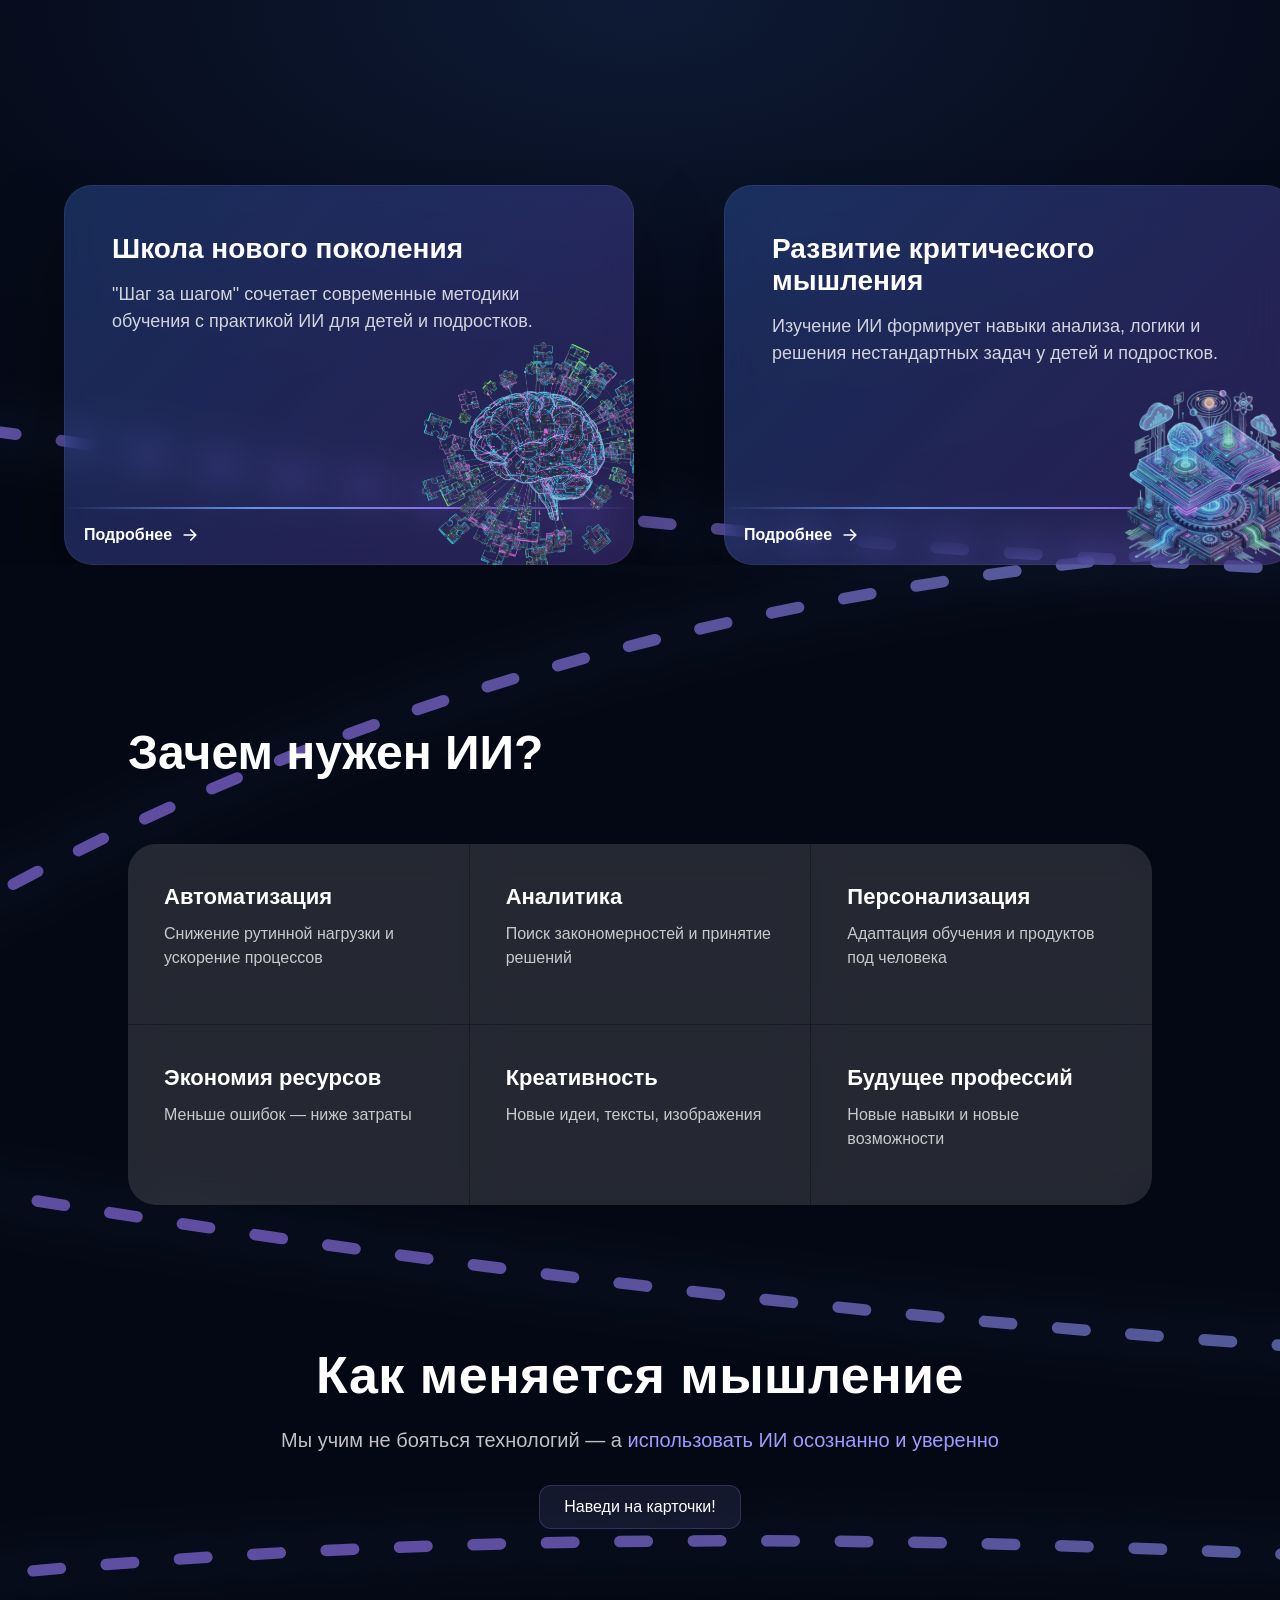
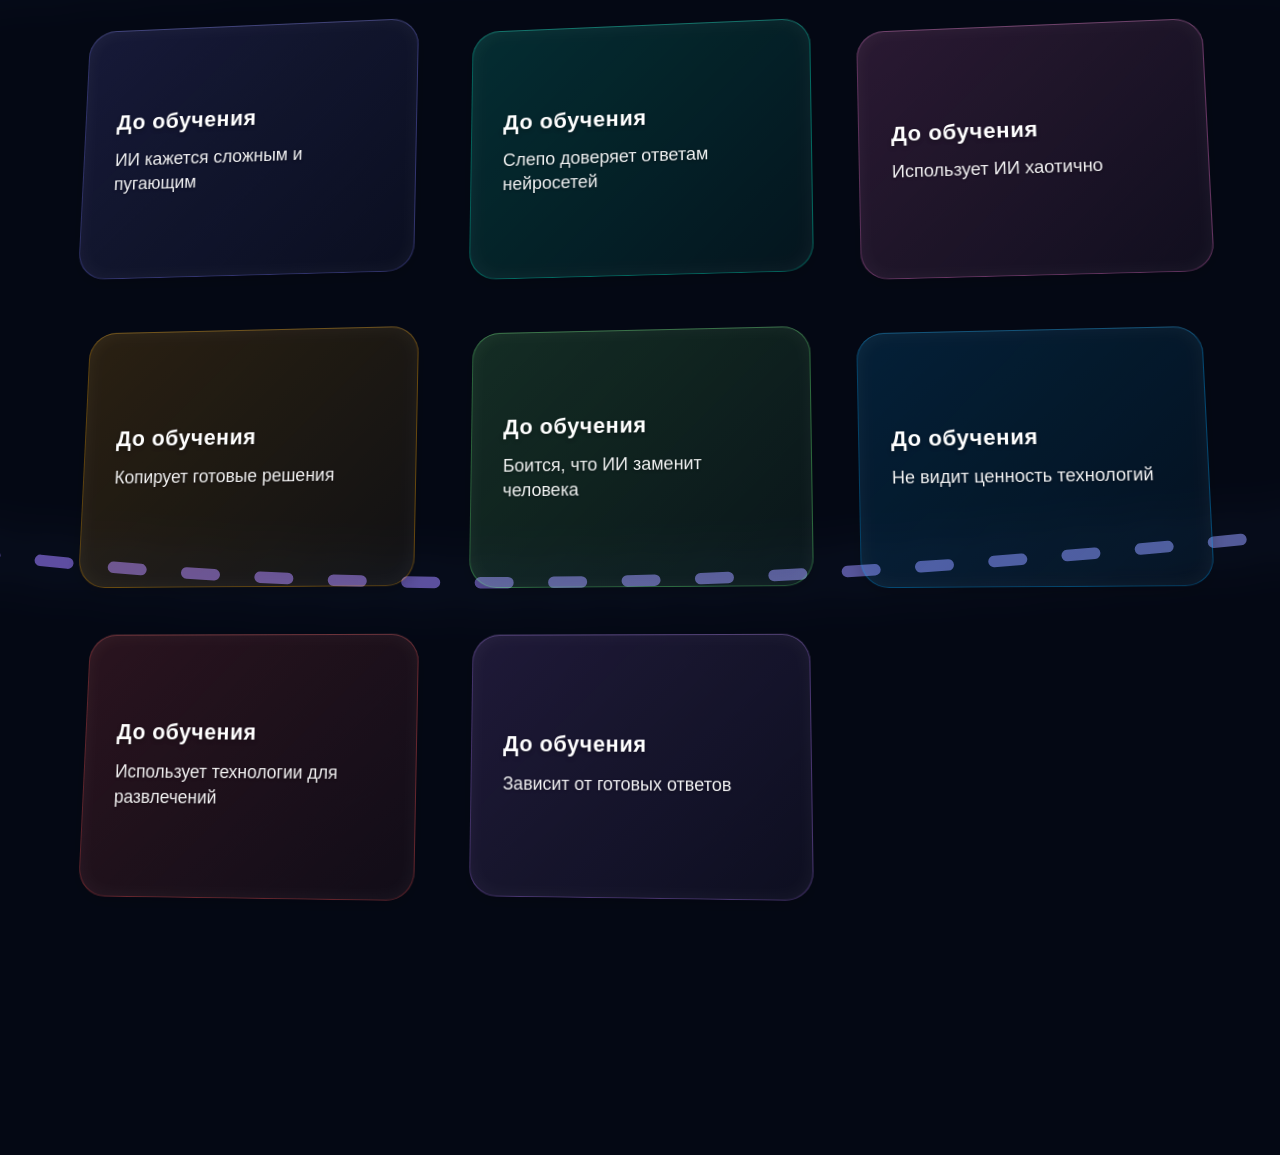
==== demo/step-by-step.html @ 8436e23a "bag fix demo section (change on iframe)" ====
<!DOCTYPE html>
<html lang="ru">
<head>
    <meta charset="UTF-8">

    <link rel="stylesheet" href="static/css/step_by_step_demo.css">
    <link rel="stylesheet" href="static/css/ai-tools-section.css">
    <link rel="stylesheet" href="static/css/base.css">
    <link rel="stylesheet" href="static/css/cards-3d-wrapper.css">
    <link rel="stylesheet" href="static/css/projects.css">
    <link rel="stylesheet" href="static/css/style.css">
</head>

<body>

    <!-- твоя секция -->
    <section class="advantages">
    
                                    <svg class="neural-bg" viewBox="0 0 1600 600" preserveAspectRatio="xMidYMid slice">
                                        <defs>
                                            <linearGradient id="neuralGradient" x1="0%" y1="0%" x2="100%" y2="0%">
                                                <stop offset="0%" stop-color="#6ea8ff" />
                                                <stop offset="50%" stop-color="#9b7bff" />
                                                <stop offset="100%" stop-color="#4fd1c5" />
                                            </linearGradient>
                                        </defs>
                                    
                                        <g class="neural-flow">
                                            <path d="M1600 120 C1300 180 950 30 650 200 350 280 50 180 -180 240" /> 
                                            <path d="M1600 280 C1150 320 850 300 550 240 250 180 30 300 -180 320" /> 
                                            <path d="M1600 450 C1200 380 900 520 600 460 300 400 0 500 -200 520" />
                                            <path d="M1600 200 C1250 100 1000 150 700 100 400 50 100 120 -100 100" />
                                            <path d="M1600 350 C1300 400 950 300 600 350 300 400 100 330 -100 360" />
                                        </g>
                                    </svg>

                                    <!-- СЛАЙДЕР -->
                                <div class="advantages-slider animate" id="advantagesSlider">
                                    <!-- slide1 -->
                                    <div class="adv-card slide1 active">
                                        <div class="adv-content">
                                            <h3>Школа нового поколения</h3>
                                            <p>"Шаг за шагом" сочетает современные методики обучения с практикой ИИ для детей и подростков.</p>
                                        </div>
                                        <!-- Добавляем элемент для иконки -->
                                        <div class="adv-icon slide1"></div>
                                        <a href="#" class="adv-link">
                                            Подробнее
                                            <svg width="20" height="20" viewBox="0 0 24 24" fill="none" xmlns="http://www.w3.org/2000/svg">
                                                <path d="M5 12H19M19 12L13 6M19 12L13 18" stroke="currentColor" stroke-width="2" stroke-linecap="round" stroke-linejoin="round"/>
                                            </svg>
                                        </a>
                                        <span class="adv-line"></span>
                                    </div>
                                    
                                    <!-- slide2 -->
                                    <div class="adv-card slide2">
                                        <div class="adv-content">
                                            <h3>Развитие критического мышления</h3>
                                            <p>Изучение ИИ формирует навыки анализа, логики и решения нестандартных задач у детей и подростков.</p>
                                        </div>
                                        <!-- Добавляем элемент для иконки -->
                                        <div class="adv-icon slide2"></div>
                                        <a href="#" class="adv-link">
                                            Подробнее
                                            <svg width="20" height="20" viewBox="0 0 24 24" fill="none" xmlns="http://www.w3.org/2000/svg">
                                                <path d="M5 12H19M19 12L13 6M19 12L13 18" stroke="currentColor" stroke-width="2" stroke-linecap="round" stroke-linejoin="round"/>
                                            </svg>
                                        </a>
                                        <span class="adv-line"></span>
                                    </div>
                                    
                                    <!-- остальные слайды с таким же шаблоном -->
                                    <!-- slide3 -->
                                    <div class="adv-card slide3">
                                        <div class="adv-content">
                                            <h3>Индивидуальный подход</h3>
                                            <p>Программы адаптируются под возраст, уровень и интересы каждого ученика — каждый учится в своём темпе.</p>
                                        </div>
                                        <div class="adv-icon slide3"></div>
                                        <a href="#" class="adv-link">
                                            Подробнее
                                            <svg width="20" height="20" viewBox="0 0 24 24" fill="none" xmlns="http://www.w3.org/2000/svg">
                                                <path d="M5 12H19M19 12L13 6M19 12L13 18" stroke="currentColor" stroke-width="2" stroke-linecap="round" stroke-linejoin="round"/>
                                            </svg>
                                        </a>
                                        <span class="adv-line"></span>
                                    </div>
                                    
                                    <!-- slide4 -->
                                    <div class="adv-card slide4">
                                        <div class="adv-content">
                                            <h3>Практика в проектах</h3>
                                            <p>Студенты создают реальные проекты с использованием нейросетей, применяя знания сразу на практике.</p>
                                        </div>
                                        <div class="adv-icon slide4"></div>
                                        <a href="#" class="adv-link">
                                            Подробнее
                                            <svg width="20" height="20" viewBox="0 0 24 24" fill="none" xmlns="http://www.w3.org/2000/svg">
                                                <path d="M5 12H19M19 12L13 6M19 12L13 18" stroke="currentColor" stroke-width="2" stroke-linecap="round" stroke-linejoin="round"/>
                                            </svg>
                                        </a>
                                        <span class="adv-line"></span>
                                    </div>
                                    
                                    <!-- slide5 -->
                                    <div class="adv-card slide5">
                                        <div class="adv-content">
                                            <h3>Подготовка к будущему</h3>
                                            <p>70% студентов уже используют ИИ в учебе и личных проектах, осваивая востребованные навыки.</p>
                                        </div>
                                        <div class="adv-icon slide5"></div>
                                        <a href="#" class="adv-link">
                                            Подробнее
                                            <svg width="20" height="20" viewBox="0 0 24 24" fill="none" xmlns="http://www.w3.org/2000/svg">
                                                <path d="M5 12H19M19 12L13 6M19 12L13 18" stroke="currentColor" stroke-width="2" stroke-linecap="round" stroke-linejoin="round"/>
                                            </svg>
                                        </a>
                                        <span class="adv-line"></span>
                                    </div>
                                    
                                    <!-- slide6 -->
                                    <div class="adv-card slide6">
                                        <div class="adv-content">
                                            <h3>Разнообразие программ</h3>
                                            <p>Более 10 программ обучения — от основ нейросетей до продвинутых AI-проектов, с новыми курсами каждый год.</p>
                                        </div>
                                        <div class="adv-icon slide6"></div>
                                        <a href="#" class="adv-link">
                                            Подробнее
                                            <svg width="20" height="20" viewBox="0 0 24 24" fill="none" xmlns="http://www.w3.org/2000/svg">
                                                <path d="M5 12H19M19 12L13 6M19 12L13 18" stroke="currentColor" stroke-width="2" stroke-linecap="round" stroke-linejoin="round"/>
                                            </svg>
                                        </a>
                                        <span class="adv-line"></span>
                                    </div>
                                    
                                    <!-- slide7 -->
                                    <div class="adv-card slide7">
                                        <div class="adv-content">
                                            <h3>Интересно каждому</h3>
                                            <p>Наши курсы подходят детям и взрослым, делая изучение ИИ понятным, увлекательным и безопасным.</p>
                                        </div>
                                        <div class="adv-icon slide7"></div>
                                        <a href="#" class="adv-link">
                                            Подробнее
                                            <svg width="20" height="20" viewBox="0 0 24 24" fill="none" xmlns="http://www.w3.org/2000/svg">
                                                <path d="M5 12H19M19 12L13 6M19 12L13 18" stroke="currentColor" stroke-width="2" stroke-linecap="round" stroke-linejoin="round"/>
                                            </svg>
                                        </a>
                                        <span class="adv-line"></span>
                                    </div>
                                </div>
                                    
                                    
                                    

                                    <!-- ИНФО-БЛОК -->
                                    <div class="advantages-info">
                                        <h2>Зачем нужен ИИ?</h2>

                                        <div class="ai-grid">
                                            <div class="ai-cell blue">
                                                <h3>Автоматизация</h3>
                                                <p>Снижение рутинной нагрузки и ускорение процессов</p>
                                            </div>

                                            <div class="ai-cell violet">
                                                <h3>Аналитика</h3>
                                                <p>Поиск закономерностей и принятие решений</p>
                                            </div>

                                            <div class="ai-cell cyan">
                                                <h3>Персонализация</h3>
                                                <p>Адаптация обучения и продуктов под человека</p>
                                            </div>

                                            <div class="ai-cell green">
                                                <h3>Экономия ресурсов</h3>
                                                <p>Меньше ошибок — ниже затраты</p>
                                            </div>

                                            <div class="ai-cell pink">
                                                <h3>Креативность</h3>
                                                <p>Новые идеи, тексты, изображения</p>
                                            </div>

                                            <div class="ai-cell orange">
                                                <h3>Будущее профессий</h3>
                                                <p>Новые навыки и новые возможности</p>
                                            </div>
                                        </div>
                                    </div>


                                    <!-- КАК МЕНЯЕТСЯ МЫШЛЕНИЕ -->
                                    <div class="cards-3d-container">
                                        <div class="cards-3d-wrapper">
                                            <div class="ba-head">
                                                <h2>Как меняется мышление</h2>
                                                <p>
                                                    Мы учим не бояться технологий —
                                                    а <span>использовать ИИ осознанно и уверенно</span>
                                                </p>
                                                <div class="hint-text">
                                                
                                                    Наведи на карточки!
                                                
                                                </div>
                                            </div>
                                    
                                            <div class="ba-grid">
                                                <!-- Карточка 1 -->
                                                <div class="ba-card">
                                                    <div class="ba-card-inner">
                                                        <div class="ba-side ba-before">
                                                            <h3>До обучения</h3>
                                                            <p>ИИ кажется сложным и пугающим</p>
                                                        </div>
                                                        <div class="ba-side ba-after">
                                                            <h3>После обучения</h3>
                                                            <p>Понимает, как работает ИИ и управляет им</p>
                                                        </div>
                                                    </div>
                                                </div>
                                    
                                                <!-- Карточка 2 -->
                                                <div class="ba-card">
                                                    <div class="ba-card-inner">
                                                        <div class="ba-side ba-before">
                                                            <h3>До обучения</h3>
                                                            <p>Слепо доверяет ответам нейросетей</p>
                                                        </div>
                                                        <div class="ba-side ba-after">
                                                            <h3>После обучения</h3>
                                                            <p>Анализирует и проверяет информацию</p>
                                                        </div>
                                                    </div>
                                                </div>
                                    
                                                <!-- Карточка 3 -->
                                                <div class="ba-card">
                                                    <div class="ba-card-inner">
                                                        <div class="ba-side ba-before">
                                                            <h3>До обучения</h3>
                                                            <p>Использует ИИ хаотично</p>
                                                        </div>
                                                        <div class="ba-side ba-after">
                                                            <h3>После обучения</h3>
                                                            <p>Применяет ИИ как рабочий инструмент</p>
                                                        </div>
                                                    </div>
                                                </div>
                                    
                                                <!-- Карточка 4 -->
                                                <div class="ba-card">
                                                    <div class="ba-card-inner">
                                                        <div class="ba-side ba-before">
                                                            <h3>До обучения</h3>
                                                            <p>Копирует готовые решения</p>
                                                        </div>
                                                        <div class="ba-side ba-after">
                                                            <h3>После обучения</h3>
                                                            <p>Создаёт собственные проекты</p>
                                                        </div>
                                                    </div>
                                                </div>
                                    
                                                <!-- Карточка 5 -->
                                                <div class="ba-card">
                                                    <div class="ba-card-inner">
                                                        <div class="ba-side ba-before">
                                                            <h3>До обучения</h3>
                                                            <p>Боится, что ИИ заменит человека</p>
                                                        </div>
                                                        <div class="ba-side ba-after">
                                                            <h3>После обучения</h3>
                                                            <p>Использует ИИ как усиление навыков</p>
                                                        </div>
                                                    </div>
                                                </div>
                                    
                                                <!-- Карточка 6 -->
                                                <div class="ba-card">
                                                    <div class="ba-card-inner">
                                                        <div class="ba-side ba-before">
                                                            <h3>До обучения</h3>
                                                            <p>Не видит ценность технологий</p>
                                                        </div>
                                                        <div class="ba-side ba-after">
                                                            <h3>После обучения</h3>
                                                            <p>Понимает реальные возможности будущего</p>
                                                        </div>
                                                    </div>
                                                </div>
                                    
                                                <!-- Карточка 7 -->
                                                <div class="ba-card">
                                                    <div class="ba-card-inner">
                                                        <div class="ba-side ba-before">
                                                            <h3>До обучения</h3>
                                                            <p>Использует технологии для развлечений</p>
                                                        </div>
                                                        <div class="ba-side ba-after">
                                                            <h3>После обучения</h3>
                                                            <p>Использует технологии для развития</p>
                                                        </div>
                                                    </div>
                                                </div>
                                    
                                                <!-- Карточка 8 -->
                                                <div class="ba-card">
                                                    <div class="ba-card-inner">
                                                        <div class="ba-side ba-before">
                                                            <h3>До обучения</h3>
                                                            <p>Зависит от готовых ответов</p>
                                                        </div>
                                                        <div class="ba-side ba-after">
                                                            <h3>После обучения</h3>
                                                            <p>Думает самостоятельно и уверенно</p>
                                                        </div>
                                                    </div>
                                                </div>
                                            </div>
                                        </div>
                                    </div>


                                </section>

    <script src="static/js/advantages.js"></script>
    <script src="static/js/advantages.js"></script>
    <script src="static/js/advantages.js"></script>
    <script src="static/js/advantages.js"></script>

</body>
</html>
---- demo/static/css/step_by_step_demo.css ----
.advantages {
    padding: 160px 0 120px;
    background: radial-gradient(
        1200px 600px at 50% 0%,
        #0e1a35 0%,
        #060b1a 60%,
        #040814 100%
    );
    position: relative;
    overflow: hidden;
}

.advantages-slider {
    display: flex;
    gap: 90px;
    padding-left: 5%;
    padding-top: 25px;
    padding-right: 5%;
    overflow-x: auto;
    scroll-behavior: smooth;

    cursor: grab;
    overflow-y: hidden;
}
.advantages-slider.dragging {
    cursor: grabbing;
    scroll-behavior: auto;
}

/* убираем стандартный скролл */
.advantages-slider::-webkit-scrollbar {
    display: none;
}
.advantages-slider {
    -ms-overflow-style: none;
    scrollbar-width: none;
}


.adv-card {
    position: relative;
    width: 570px;
    height: 380px;
    flex-shrink: 0;
    background: linear-gradient(135deg, rgba(46, 85, 165, 0.45), rgba(108, 73, 199, 0.35));
    backdrop-filter: blur(18px);
    border-radius: 28px;
    padding: 48px;
    box-shadow: 0 40px 80px rgba(0, 0, 0, 0.35), inset 0 0 0 1px rgba(255, 255, 255, 0.06);
    transition: transform 0.4s ease, opacity 0.6s ease;
    overflow: hidden;
    transition: transform 0.3s ease, box-shadow 0.3s ease;
}


.adv-card img.adv-img {
    position: absolute;
    bottom: 20px;
    right: 20px;
    width: 120px; /* можно менять размер */
    height: auto;
    border-radius: 12px;
    object-fit: cover;
    opacity: 0.85; /* лёгкая прозрачность */
    z-index: -13;
}

/* Ссылки в нижнем левом углу */
.adv-card .adv-link {
    position: absolute;
    bottom: 20px;
    left: 20px;
    text-decoration: none;
    color: #fff;
    font-weight: 600;
    font-size: 16px;
    display: flex;
    align-items: center;
    gap: 8px;
    transition: color 0.3s ease;
}

.adv-card .adv-links a {
    text-decoration: none;
    color: #fff;
    font-weight: 500;
    font-size: 14px;
    transition: color 0.3s ease;
}

.adv-card .adv-link:hover {
    color: #2b5cff;
}

.adv-link svg {
    width: 20px;
    height: 20px;
    stroke: currentColor; /* стрелка меняет цвет вместе с текстом */
}

.adv-card:hover {
    transform: scale(1.1); /* Просто увеличиваем на 10% */
    box-shadow: 0 50px 100px rgba(0, 0, 0, 0.5),
                inset 0 0 0 1px rgba(255, 255, 255, 0.1),
                0 0 40px rgba(110, 168, 255, 0.3);
    z-index: 100;
}

.adv-content h3 {
    font-size: 28px;
    color: #ffffff;
    margin-bottom: 16px;
}

.adv-content p {
    font-size: 18px;
    line-height: 1.5;
    color: rgba(255, 255, 255, 0.8);
}

.adv-line {
    position: absolute;
    bottom: 56px; /* было 24px — поднимаем выше */
    left: 0;

    width: 100%;
    height: 2px;

    background: linear-gradient(
        90deg,
        rgba(110, 168, 255, 0.0),
        #6ea8ff,
        #9b7bff,
        rgba(155, 123, 255, 0.0)
    );

    opacity: 0.65;
    z-index: -20;
}


.advantages-slider.dragging .adv-card {
    pointer-events: none;
}
.advantages,
.advantages * {
    user-select: none;
    -webkit-user-select: none;
}







/* ИНФО-БЛОК */
/* убираем стандартный скролл */
.advantages-slider::-webkit-scrollbar {
    display: none;
}
.advantages-slider {
    -ms-overflow-style: none;
    scrollbar-width: none;
}


.adv-card {
    position: relative;
    width: 570px;
    height: 380px;
    flex-shrink: 0;
    background: linear-gradient(135deg, rgba(46, 85, 165, 0.45), rgba(108, 73, 199, 0.35));
    backdrop-filter: blur(18px);
    border-radius: 28px;
    padding: 48px;
    box-shadow: 0 40px 80px rgba(0, 0, 0, 0.35), inset 0 0 0 1px rgba(255, 255, 255, 0.06);
    transition: transform 0.4s ease, opacity 0.6s ease, box-shadow 0.4s ease;
    overflow: hidden;
}


/* Ссылки в нижнем левом углу */
.adv-card .adv-link {
    position: absolute;
    bottom: 20px;
    left: 20px;
    text-decoration: none;
    color: #fff;
    font-weight: 600;
    font-size: 16px;
    display: flex;
    align-items: center;
    gap: 8px;
    transition: color 0.3s ease;
}

.adv-card .adv-links a {
    text-decoration: none;
    color: #fff;
    font-weight: 500;
    font-size: 14px;
    transition: color 0.3s ease;
}

.adv-card .adv-link:hover {
    color: #2b5cff;
}

.adv-link svg {
    width: 20px;
    height: 20px;
    stroke: currentColor; /* стрелка меняет цвет вместе с текстом */
}

.adv-card:hover {
    transform: translateY(-5px) scale(1.03);
    box-shadow: 0 50px 100px rgba(0, 0, 0, 0.4), inset 0 0 0 1px rgba(255, 255, 255, 0.08);
    cursor: pointer;
}

.adv-content h3 {
    font-size: 28px;
    color: #ffffff;
    margin-bottom: 16px;
}

.adv-content p {
    font-size: 18px;
    line-height: 1.5;
    color: rgba(255, 255, 255, 0.8);
}

.adv-line {
    position: absolute;
    bottom: 56px; /* было 24px — поднимаем выше */
    left: 0;

    width: 100%;
    height: 2px;

    background: linear-gradient(
        90deg,
        rgba(110, 168, 255, 0.0),
        #6ea8ff,
        #9b7bff,
        rgba(155, 123, 255, 0.0)
    );

    opacity: 0.85;
}


.advantages-slider.dragging .adv-card {
    pointer-events: none;
}
.advantages,
.advantages * {
    user-select: none;
    -webkit-user-select: none;
}







/* ИНФО-БЛОК */
.advantages-info {
    margin-top: 160px;
    padding: 0 10%;
}

.advantages-info h2 {
    font-size: 48px;
    font-weight: 600;
    color: #ffffff;
    margin-bottom: 64px;
}

.ai-grid {
    display: grid;
    grid-template-columns: repeat(3, 1fr);
    gap: 1px; /* перегородки */
    background: rgba(255, 255, 255, 0.08);
    border-radius: 28px;
    overflow: hidden;
}

.ai-cell {
    padding: 40px 36px;
    min-height: 180px;

    background: rgba(255, 255, 255, 0.06);
    backdrop-filter: blur(16px);
    -webkit-backdrop-filter: blur(16px);

    transition: background 0.4s ease, transform 0.4s ease;
}

.ai-cell h3 {
    font-size: 22px;
    color: #ffffff;
    margin-bottom: 12px;
}

.ai-cell p {
    font-size: 16px;
    line-height: 1.5;
    color: rgba(255, 255, 255, 0.75);
}

.ai-cell:hover {
    transform: translateY(-6px);
}

.ai-cell.blue:hover {
    background: rgba(110, 168, 255, 0.25);
}

.ai-cell.violet:hover {
    background: rgba(155, 123, 255, 0.25);
}

.ai-cell.cyan:hover {
    background: rgba(80, 200, 220, 0.25);
}

.ai-cell.green:hover {
    background: rgba(120, 220, 160, 0.25);
}

.ai-cell.pink:hover {
    background: rgba(220, 120, 200, 0.25);
}

.ai-cell.orange:hover {
    background: rgba(255, 170, 90, 0.25);
}

/* ЭФФЕКТЫ ФОНА */
.neural-bg {
    position: absolute;
    inset: 0; /* растягивает на всю секцию */
    width: 100%;
    height: 100%; /* теперь фон тянется на всю секцию */
    pointer-events: none;
    overflow: visible;
    z-index: 0;
}

.neural-flow path {
    fill: none;
    stroke: url(#neuralGradient);
    stroke-width: 2.5;
    stroke-linecap: round;
    stroke-linejoin: round;
    opacity: 0.6;

    stroke-dasharray: 6 10;
    animation: neuralMove 8s linear infinite;
    filter: drop-shadow(0 0 6px rgba(110,168,255,0.6));
}

@keyframes neuralMove {
    0% {
        stroke-dashoffset: 0;
    }
    100% {
        stroke-dashoffset: 160;
    }
}
.advantages > *:not(.neural-bg) {
    position: relative;
    z-index: 1;
}

/* Общая анимация для слайдов */
.advantages-slider.animate .adv-card {
    opacity: 0;
    transform: translateX(-50px) translateY(20px);
    transition: opacity 0.6s ease, transform 0.6s ease;
}

/* Активные слайды после запуска анимации */
.advantages-slider.animate .adv-card.visible {
    opacity: 1;
    transform: translateX(0) translateY(0);
}

/* НОВЫЙ СТИЛЬ ДЛЯ ИКОНОК */
.adv-icon {
    position: absolute;
    bottom: 20px;
    right: 20px;
    width: 180px;
    height: 180px;
    background-size: contain;
    background-repeat: no-repeat;
    background-position: center;
    opacity: 0.85;
    z-index: 0;
    transition: opacity 0.3s ease;
}

.adv-card:hover .adv-icon {
    opacity: 0.95;
}

/* Иконки для каждого слайда */
.adv-icon.slide1 {
    background-image: url(img/slide1.png);
    width: 260px;
    height: 322px;
    bottom: -54px;
    right: -36px;
}

.adv-icon.slide2 { 
    background-image: url("img/slide2.png");
    width: 216px;
    height: 322px;
    bottom: -72px;
    right: -24px;
}
.adv-icon.slide3 { 
    background-image: url("img/slide3.png");
    width: 271px;
    height: 303px;
    bottom: -61px;
    right: -41px;
}
.adv-icon.slide4 { 
    background-image: url("img/slide4.png"); 
    width: 216px;
    height: 322px;
    bottom: -67px;
    right: -20px;
}
.adv-icon.slide5 { 
    background-image: url("img/slide5.png");
    width: 376px;
    height: 352px;
    bottom: -120px;
    right: -129px; 
}
.adv-icon.slide6 { 
    background-image: url("img/slide6.png"); 
    width: 222px;
    height: 370px;
    bottom: -73px;
    right: 1px;
}
.adv-icon.slide7 { 
    background-image: url("img/slide7.png"); 
    width: 268px;
    height: 324px;
    bottom: -88px;
    right: -1px;
}

.demo-showcase {
    height: 500px;
    overflow: hidden;
    background: #040814;
}

.demo-showcase iframe {
    width: 100%;
    height: 100%;
    border: none;
    display: block;
}
---- demo/static/css/ai-tools-section.css ----
.ai-tools-section{

padding:140px 20px;

background: radial-gradient(
1200px 600px at 50% 100%,
#0e1a35 0%,
#060b1a 60%,
#040814 100%
);

color:white;
overflow:hidden;

}

/* header */

.ai-tools-header{

text-align:center;
margin-bottom:90px;

}

.ai-tools-header h2{

font-size:clamp(36px,4vw,52px);
margin-bottom:16px;

}

.ai-tools-header p{

max-width:720px;
margin:auto;
opacity:.7;

}

/* orbit wrapper */

.ai-orbit-wrapper{

position:relative;
width:760px;
height:760px;
margin:auto;

}

/* CENTER AI */

.ai-center{

position:absolute;

top:50%;
left:50%;

transform:translate(-50%,-50%);

width:150px;
height:150px;

border-radius:50%;

display:flex;
align-items:center;
justify-content:center;

font-size:30px;
font-weight:600;

background:linear-gradient(135deg,#3b82f6,#8b5cf6);

box-shadow:
0 0 40px rgba(99,102,241,.7);

transition:.4s;

z-index:5;

}

/* hover эффект */

.ai-center:hover{

transform:translate(-50%,-50%) scale(1.1);

box-shadow:
0 0 60px rgba(99,102,241,.9),
0 0 120px rgba(139,92,246,.6);

}

/* orbit rotation */

.ai-orbit{

position:absolute;
width:100%;
height:100%;

animation:orbit 60s linear infinite;

}

@keyframes orbit{

from{
transform:rotate(0deg);
}

to{
transform:rotate(360deg);
}

}

/* items */

.ai-item{

position:absolute;

top:50%;
left:50%;

transform:
rotate(var(--angle))
translate(320px)
rotate(calc(-1 * var(--angle)));

text-align:center;

animation:counterOrbit 60s linear infinite;

}

@keyframes counterOrbit{

from{
transform:
rotate(var(--angle))
translate(320px)
rotate(calc(-1 * var(--angle)))
rotate(0deg);
}

to{
transform:
rotate(var(--angle))
translate(320px)
rotate(calc(-1 * var(--angle)))
rotate(-360deg);
}

}

/* icons */

.ai-item img{

width:82px;
height:82px;

transition:.3s;

filter:drop-shadow(0 0 10px rgba(0,0,0,.6));

}

.ai-item span{

display:block;
margin-top:12px;
font-size:16px;
opacity:.8;

}

/* hover */

.ai-item:hover{

transform:
rotate(var(--angle))
translate(320px)
rotate(calc(-1 * var(--angle)))
scale(1.2);

}

.ai-item:hover img{

filter:drop-shadow(0 0 20px rgba(120,120,255,.9));

}


.ai-more-tools{

    text-align:center;
    
    margin-top:100px;
    
    font-size:22px;
    
    letter-spacing:1px;
    
    opacity:.75;
    
    color:#c7d2fe;
    
    text-transform:uppercase;
    
    text-shadow:
    0 0 12px rgba(99,102,241,.4),
    0 0 30px rgba(139,92,246,.2);
    
    }


.section-divider{

width:100%;
height:1px;

margin-top:120px;

background:linear-gradient(
90deg,
transparent,
rgba(99,102,241,.6),
rgba(139,92,246,.7),
rgba(99,102,241,.6),
transparent
);

box-shadow:
0 0 10px rgba(99,102,241,.4),
0 0 20px rgba(139,92,246,.3);

}
---- demo/static/css/base.css ----
/* RESET */
* {
    margin: 0;
    padding: 0;
    box-sizing: border-box;
    font-family: 'Segoe UI', Tahoma, sans-serif;
}

body {
    min-height: 100vh;
    color: #1f2a44;
}


/* CONTAINER */
.container {
    width: 1200px;
    max-width: 95%;
    margin: 0 auto;
}

.header {
    position: relative;
    padding: clamp(12px, 3vw, 20px) 0;
    backdrop-filter: blur(8px);
    z-index: 100;
}

.header::after {
    content: "";
    position: absolute;
    inset: auto 0 0 0;
    height: 1px;
    background: linear-gradient(
        90deg,
        transparent,
        rgba(43, 92, 255, 0.25),
        transparent
    );
}

.header-inner {
    display: flex;
    align-items: center;
    justify-content: space-between;
    gap: clamp(10px, 2vw, 24px);
}

/* ---------- LOGO ---------- */

.logo img {
    height: clamp(40px, 10vw, 60px);
    transition: 0.3s;
}
.logo {
    display: inline-flex;

    transition: transform 0.25s ease, filter 0.25s ease;
}
.logo:hover {
    transform: scale(1.06);
    filter: drop-shadow(0 6px 12px rgba(43, 92, 255, 0.25));
}
/* ---------- NAV ---------- */

.nav {
    display: flex;
    gap: clamp(12px, 3vw, 50px);
}

.nav a {
    text-decoration: none;
    color: #3a4a66;
    font-weight: 500;
    font-size: clamp(14px, 1.4vw, 16px);
    position: relative;
    transition: color 0.25s ease;
}

.nav a::after {
    content: "";
    position: absolute;
    left: 0;
    bottom: -6px;
    width: 0;
    height: 2px;
    background: #2b5cff;
    transition: 0.3s;
}

.nav a:hover::after {
    width: 100%;
}

/* ---------- ACTIONS ---------- */

.header-actions {
    display: flex;
    align-items: center;
    gap: clamp(10px, 2vw, 16px);
}

/* телефон */
.phone {
    display: flex;
    align-items: center;
    gap: 4px;
    text-decoration: none;
    color: #4a5c7a;
    font-size: clamp(13px, 1.2vw, 14px);
    text-decoration: none;
    transition: color 0.25s ease, transform 0.25s ease;
}

.phone img {
    width: clamp(20px, 6vw, 26px);
    height: auto;
    opacity: 0.85;
    margin-right: 20px;
    transition: transform 0.25s ease;
}
.phone:hover {
    color: #2b5cff;
    transform: translateY(-1px);
}

.phone:hover img {
    transform: scale(1.15);
}

/* кнопка */
.header-btn {
    padding:
        clamp(9px, 1.5vw, 12px)
        clamp(16px, 2.5vw, 22px);
}

/* ---------- BURGER ---------- */

.burger {
    display: none;
    flex-direction: column;
    justify-content: space-between;
    width: clamp(28px, 7vw, 32px);
    height: clamp(22px, 6vw, 24px);
    background: none;
    border: none;
    cursor: pointer;
    z-index: 101;
    transition: transform 0.3s;
}

.burger span {
    display: block;
    height: 2px;
    background: #2e55a5;
    border-radius: 2px;
    transition: all 0.4s ease;
}
/* анимация на открытие */
.header.open .burger span:nth-child(1) {
    transform: rotate(45deg) translate(5px, 5px);
}

.header.open .burger span:nth-child(2) {
    opacity: 0;
}

.header.open .burger span:nth-child(3) {
    transform: rotate(-45deg) translate(6px, -6px);
}

/* ---------- MOBILE MENU ---------- */

.mobile-menu {
    position: absolute;
    top: 100%;
    left: 0;
    width: 100%;
    max-height: 0; /* скрыто по умолчанию */
    overflow: hidden;
    display: flex;
    flex-direction: column;
    align-items: center;
    justify-content: center;

    /* фон: blur + прозрачность + лёгкий градиент */
    background: rgba(255,255,255,0.92);
    backdrop-filter: blur(14px);
    border-radius: 0 0 12px 12px;

    transition: max-height 0.5s ease, padding 0.4s ease;
    z-index: 50;
    padding: 0 clamp(16px, 4vw, 28px);
}

.header.open .mobile-menu {
    max-height: 500px; /* достаточно для всех ссылок + кнопки */
    padding: clamp(20px, 5vw, 36px);
}


.mobile-nav {
    display: flex;
    flex-direction: column;
    align-items: center;
    gap: clamp(18px, 5vw, 26px);
}   

.mobile-nav a {
    font-size: clamp(18px, 5vw, 21px);
    text-decoration: none;
    color: #1f2a44;
    font-weight: 500;
    transition: color 0.3s;
}   

.mobile-nav a:hover {
    color: #2b5cff;
}

.mobile-btn {
    margin-top: clamp(26px, 7vw, 44px);
    width: clamp(120px, 60%, 180px); /* чуть уже */
    font-size: clamp(15px, 4vw, 17px);
    padding: clamp(8px, 1.8vw, 12px) clamp(14px, 4vw, 18px);
    border-radius: 10px;
    transition: transform 0.3s, box-shadow 0.3s;
}

.mobile-btn:hover {
    transform: translateY(-2px);
    box-shadow: 0 8px 20px rgba(43,92,255,0.25);
}

/* ---------- STATES ---------- */

.header.open .mobile-menu {
    display: block;
}

/* ---------- ADAPTIVE ---------- */



@media (max-width: 768px) {
    .phone span {
        display: none;
    }

    .header-btn {
        display: none;
    }
}

/* <850px — мобильная версия */
@media (max-width: 850px) {
    .nav {
        display: none;
    }

    .burger {
        display: flex;
    }

    .header-btn {
        display: none; /* кнопка в меню */
    }

    .phone span {
        display: none; /* телефон только иконка */
    }
}

/* 850-1300 — планшеты */
@media (min-width: 850px) and (max-width: 1300px) {
    .nav {
        display: none;
    }

    .burger {
        display: flex; /* бургер виден */
    }

    .header-btn {
        display: inline-flex; /* кнопка сверху */
    }

    .phone span {
        display: inline; /* телефон с текстом */
    }
    .mobile-btn {
        display: none; /* кнопка внутри меню скрыта */
    }
}

/* 1300+ — десктоп */
@media (min-width: 1301px) {
    .nav {
        display: flex;
    }

    .burger {
        display: none;
    }

    .header-btn {
        display: inline-flex;
    }

    .phone span {
        display: inline;
    }
}

/* BUTTONS */
.btn {
    padding: clamp(10px, 1.5vw, 12px)
             clamp(18px, 2.5vw, 22px);
    border-radius: 10px;
    font-size: clamp(13px, 1.3vw, 14px);
    border: none;
    cursor: pointer;
    transition: 0.3s;
    position: relative;
    overflow: hidden;
}

.btn.primary {
    background: #2e55a5;
    color: #fff;
}

.btn.outline {
    background: transparent;
    border: 1px solid #2e55a5;
    color: #2e55a5;
    text-decoration: none;
}

.btn:hover {
    transform: translateY(-2px);
    box-shadow: 0 10px 25px rgba(43,92,255,0.25);
}





/* ФУТЕР */
.footer {
    background: radial-gradient(
        1200px 600px at 50% 0%,
        #0e1a35 0%,
        #060b1a 60%,
        #040814 100%
    );
    position: relative;
    color: rgba(255, 255, 255, 0.75);
    padding: 48px 0;
}

.footer-inner {
    display: flex;
    justify-content: space-between;
    align-items: center;
    gap: 32px;
}

.footer-logo {
    font-size: 18px;
    font-weight: 600;
    color: #ffffff;
    margin-bottom: 6px;
}

.footer-copy {
    font-size: 14px;
}

.footer-nav {
    display: flex;
    gap: 32px;
}

.footer-nav a {
    font-size: 14px;
    color: rgba(255, 255, 255, 0.7);
    text-decoration: none;
    transition: color 0.2s ease;
}

.footer-nav a:hover {
    color: #ffffff;
}

@media (max-width: 768px) {
    .footer {
        padding: 32px 0;
    }

    .footer-inner {
        flex-direction: column;
        text-align: center;
        gap: 20px;
    }

    .footer-nav {
        gap: 20px;
    }
}
---- demo/static/css/cards-3d-wrapper.css ----
/* Контейнер для вставки в существующий сайт */
.cards-3d-container {
    padding: 80px 0;
    margin: 60px 0;
    position: relative;
}

.cards-3d-wrapper {
    max-width: auto;
    margin: 0 auto;
    padding: 0 6vw;
}

/* ===== Header ===== */
.ba-head {
    max-width: 900px;
    margin: 0 auto 90px;
    text-align: center;
}

.ba-head h2 {
    font-size: clamp(36px, 5vw, 52px);
    margin-bottom: 20px;
    letter-spacing: 0.5px;
    color: #ffffff;
}

.ba-head p {
    font-size: 20px;
    line-height: 1.5;
    color: rgba(255,255,255,0.75);
}

.ba-head span {
    color: #9f9bff;
}

/* Текстовая подсказка */
.hint-text {
    color: #ffffff;
    margin-top: 30px;
    padding: 12px 24px;
    background: rgba(159, 155, 255, 0.1);
    border-radius: 12px;
    display: inline-flex;
    align-items: center;
    gap: 12px;
    font-size: 16px;
    animation: fadeInUp 1s ease;
    border: 1px solid rgba(159, 155, 255, 0.2);
}

.hint-icon {
    font-size: 18px;
    animation: bounce 2s infinite;
}

@keyframes bounce {
    0%, 100% { transform: translateY(0); }
    50% { transform: translateY(-3px); }
}

@keyframes fadeInUp {
    from {
        opacity: 0;
        transform: translateY(10px);
    }
    to {
        opacity: 1;
        transform: translateY(0);
    }
}

/* ===== Grid ===== */
.ba-grid {
    display: grid;
    grid-template-columns: repeat(auto-fit, minmax(280px, 1fr));
    gap: 48px;
    perspective: 1600px;
}

/* ===== Card Container ===== */
.ba-card {
    position: relative;
    height: 260px;
    border-radius: 28px;
    cursor: pointer;
    transform-style: preserve-3d;
    transform: rotateX(8deg) rotateY(-6deg);
    transition: transform 0.6s ease;
    /* Пульсация для привлечения внимания */
    animation: hintPulse 3s ease-in-out 2;
}

@keyframes hintPulse {
    0%, 100% { 
        box-shadow: 0 0 0 0 rgba(159, 155, 255, 0); 
    }
    50% { 
        box-shadow: 0 0 0 8px rgba(159, 155, 255, 0.3); 
    }
}

.ba-card:hover {
    transform: rotateX(0deg) rotateY(0deg) scale(1.06);
    box-shadow: 0 10px 30px rgba(0, 0, 0, 0.3);
}

/* ===== Card Wrapper для 3D эффекта ===== */
.ba-card-inner {
    position: relative;
    width: 100%;
    height: 100%;
    border-radius: 28px;
    transform-style: preserve-3d;
    transition: transform 0.7s cubic-bezier(.4,.2,.2,1);
    box-shadow: 
        0 5px 15px rgba(0, 0, 0, 0.2),
        inset 0 1px 0 rgba(255, 255, 255, 0.1);
}

/* Обе стороны должны быть абсолютно спозиционированы */
.ba-side {
    position: absolute;
    top: 0;
    left: 0;
    width: 100%;
    height: 100%;
    padding: 32px;
    border-radius: 28px;
    display: flex;
    flex-direction: column;
    justify-content: center;
    backface-visibility: hidden;
    -webkit-backface-visibility: hidden;
    overflow: hidden;
    border: 1px solid rgba(255,255,255,0.15);
    box-shadow: inset 0 0 20px rgba(255, 255, 255, 0.05);
}

.ba-before {
    transform: rotateY(0deg);
}

.ba-after {
    transform: rotateY(180deg);
}

/* ===== Уникальные цвета для каждой карточки ===== */
/* Карточка 1 */
.ba-card:nth-child(1) .ba-before {
    background: linear-gradient(135deg, rgba(124, 124, 255, 0.15), rgba(124, 124, 255, 0.05));
    border-color: rgba(124, 124, 255, 0.3);
}
.ba-card:nth-child(1) .ba-after {
    background: linear-gradient(135deg, rgba(124, 124, 255, 0.6), rgba(70, 70, 180, 0.9));
    border-color: rgba(124, 124, 255, 0.4);
    box-shadow: inset 0 0 30px rgba(124, 124, 255, 0.3), 0 0 20px rgba(124, 124, 255, 0.2);
}

/* Карточка 2 */
.ba-card:nth-child(2) .ba-before {
    background: linear-gradient(135deg, rgba(0, 255, 213, 0.15), rgba(0, 255, 213, 0.05));
    border-color: rgba(0, 255, 213, 0.3);
}
.ba-card:nth-child(2) .ba-after {
    background: linear-gradient(135deg, rgba(0, 255, 213, 0.6), rgba(0, 180, 150, 0.9));
    border-color: rgba(0, 255, 213, 0.4);
    box-shadow: inset 0 0 30px rgba(0, 255, 213, 0.3), 0 0 20px rgba(0, 255, 213, 0.2);
}

/* Карточка 3 */
.ba-card:nth-child(3) .ba-before {
    background: linear-gradient(135deg, rgba(255, 122, 217, 0.15), rgba(255, 122, 217, 0.05));
    border-color: rgba(255, 122, 217, 0.3);
}
.ba-card:nth-child(3) .ba-after {
    background: linear-gradient(135deg, rgba(255, 122, 217, 0.6), rgba(180, 85, 150, 0.9));
    border-color: rgba(255, 122, 217, 0.4);
    box-shadow: inset 0 0 30px rgba(255, 122, 217, 0.3), 0 0 20px rgba(255, 122, 217, 0.2);
}

/* Карточка 4 */
.ba-card:nth-child(4) .ba-before {
    background: linear-gradient(135deg, rgba(255, 170, 0, 0.15), rgba(255, 170, 0, 0.05));
    border-color: rgba(255, 170, 0, 0.3);
}
.ba-card:nth-child(4) .ba-after {
    background: linear-gradient(135deg, rgba(255, 170, 0, 0.6), rgba(180, 120, 0, 0.9));
    border-color: rgba(255, 170, 0, 0.4);
    box-shadow: inset 0 0 30px rgba(255, 170, 0, 0.3), 0 0 20px rgba(255, 170, 0, 0.2);
}

/* Карточка 5 */
.ba-card:nth-child(5) .ba-before {
    background: linear-gradient(135deg, rgba(108, 255, 122, 0.15), rgba(108, 255, 122, 0.05));
    border-color: rgba(108, 255, 122, 0.3);
}
.ba-card:nth-child(5) .ba-after {
    background: linear-gradient(135deg, rgba(108, 255, 122, 0.6), rgba(75, 180, 85, 0.9));
    border-color: rgba(108, 255, 122, 0.4);
    box-shadow: inset 0 0 30px rgba(108, 255, 122, 0.3), 0 0 20px rgba(108, 255, 122, 0.2);
}

/* Карточка 6 */
.ba-card:nth-child(6) .ba-before {
    background: linear-gradient(135deg, rgba(0, 170, 255, 0.15), rgba(0, 170, 255, 0.05));
    border-color: rgba(0, 170, 255, 0.3);
}
.ba-card:nth-child(6) .ba-after {
    background: linear-gradient(135deg, rgba(0, 170, 255, 0.6), rgba(0, 120, 180, 0.9));
    border-color: rgba(0, 170, 255, 0.4);
    box-shadow: inset 0 0 30px rgba(0, 170, 255, 0.3), 0 0 20px rgba(0, 170, 255, 0.2);
}

/* Карточка 7 */
.ba-card:nth-child(7) .ba-before {
    background: linear-gradient(135deg, rgba(255, 85, 85, 0.15), rgba(255, 85, 85, 0.05));
    border-color: rgba(255, 85, 85, 0.3);
}
.ba-card:nth-child(7) .ba-after {
    background: linear-gradient(135deg, rgba(255, 85, 85, 0.6), rgba(180, 60, 60, 0.9));
    border-color: rgba(255, 85, 85, 0.4);
    box-shadow: inset 0 0 30px rgba(255, 85, 85, 0.3), 0 0 20px rgba(255, 85, 85, 0.2);
}

/* Карточка 8 */
.ba-card:nth-child(8) .ba-before {
    background: linear-gradient(135deg, rgba(179, 124, 255, 0.15), rgba(179, 124, 255, 0.05));
    border-color: rgba(179, 124, 255, 0.3);
}
.ba-card:nth-child(8) .ba-after {
    background: linear-gradient(135deg, rgba(179, 124, 255, 0.6), rgba(125, 85, 180, 0.9));
    border-color: rgba(179, 124, 255, 0.4);
    box-shadow: inset 0 0 30px rgba(179, 124, 255, 0.3), 0 0 20px rgba(179, 124, 255, 0.2);
}

/* ===== Состояния поворота ===== */
.ba-card:hover .ba-card-inner,
.ba-card.active .ba-card-inner {
    transform: rotateY(180deg);
}

/* ===== Text стили ===== */
.ba-side h3 {
    color: #ffffff;
    font-size: 22px;
    letter-spacing: 0.6px;
    margin-bottom: 14px;
    transform: translateZ(50px);
    text-shadow: 0 2px 4px rgba(0,0,0,0.3);
}

.ba-side p {
    font-size: 18px;
    line-height: 1.4;
    font-weight: 500;
    color: rgba(255,255,255,0.95);
    transform: translateZ(40px);
    text-shadow: 0 1px 3px rgba(0,0,0,0.3);
}

/* Улучшение рендеринга текста в 3D */
.ba-side * {
    transform-style: preserve-3d;
    backface-visibility: hidden;
}

/* ===== Mobile ===== */
@media (max-width: 600px) {
    .cards-3d-container {
        padding: 40px 0;
        margin: 30px 0;
    }
    
    .cards-3d-wrapper {
        padding: 0 4vw;
    }
    
    .ba-card {
        transform: rotateX(0deg) rotateY(0deg);
    }
    
    .ba-grid {
        gap: 32px;
    }
    
    .ba-head {
        margin-bottom: 60px;
    }
    
    .hint-text {
        font-size: 14px;
        padding: 10px 16px;
        flex-direction: column;
        gap: 8px;
    }
    
    .hint-icon {
        font-size: 16px;
    }
}
---- demo/static/css/projects.css ----
:root {
    --text-main: #0f172a;
    --text-muted: #64748b;
    --accent-blue: #4f46e5;
    --accent-purple: #9333ea;
    --accent-cyan: #06b6d4;
    --accent-pink: #ec4899;
}

.projects-section {
    padding: 100px 20px;
}

.projects-head {
    text-align: center;
    margin-bottom: 60px;
}

.projects-head h2 {
    font-size: clamp(32px, 4vw, 46px);
    margin-bottom: 16px;
    color: var(--text-main);
}

.projects-head p {
    max-width: 640px;
    margin: 0 auto;
    font-size: 18px;
    color: var(--text-muted);
}

.projects-grid {
    display: grid;
    grid-template-columns: repeat(auto-fit, minmax(280px, 1fr));
    gap: 36px;
}

/* ---------- Card ---------- */
.project-card {
    position: relative;
    background: #ffffff;
    border-radius: 26px;
    padding: 24px;
    overflow: hidden;
    box-shadow: 0 10px 30px rgba(0,0,0,.08);
    transform: translateY(40px);
    opacity: 0;
    transition: transform 0.6s ease, box-shadow 0.6s ease, opacity 0.6s ease;
    z-index: 1;
}

/* Glow layer */
.project-card::before {
    content: "";
    position: absolute;
    inset: -6px;
    border-radius: inherit;
    background: linear-gradient(120deg, transparent, var(--accent));
    opacity: 0;
    filter: blur(25px);
    transition: opacity 0.5s ease, transform 0.5s ease;
    z-index: 0;
}

.project-card:hover::before {
    opacity: 0.35;
    transform: scale(1.05);
}

.project-card.visible {
    transform: translateY(0);
    opacity: 1;
}

.project-card:hover {
    transform: translateY(-10px);
    box-shadow: 0 25px 60px rgba(0,0,0,.12);
}

/* Accent variations */
.project-card.blue { --accent: var(--accent-blue); }
.project-card.purple { --accent: var(--accent-purple); }
.project-card.cyan { --accent: var(--accent-cyan); }
.project-card.pink { --accent: var(--accent-pink); }

/* ---------- Image ---------- */
.project-image {
    height: 180px;
    border-radius: 18px;
    background: #e5e7eb;
    margin-bottom: 20px;
    display: flex;
    align-items: center;
    justify-content: center;
    overflow: hidden;
}

.project-image img {
    width: 100%;
    height: 100%;
    object-fit: cover;
    border-radius: 18px;
    transition: transform 0.5s ease;
}

.project-card:hover .project-image img {
    transform: scale(1.05);
}

/* ---------- Content ---------- */
.project-title {
    font-size: 22px;
    margin-bottom: 10px;
    color: var(--text-main);
}

.project-desc {
    font-size: 16px;
    color: var(--text-muted);
    margin-bottom: 16px;
    line-height: 1.5;
}

.project-meta {
    display: flex;
    justify-content: space-between;
    font-size: 14px;
    color: var(--text-muted);
}
---- demo/static/css/style.css ----
body {
    background-image: url('../img/bg.png');
    background-size: cover;        /* главное */
    background-position: center;   /* центр */
    background-repeat: no-repeat;  /* без повторов */
    background-attachment: fixed;  /* лёгкий premium-эффект */
    color: #1f2a44;
}




/* BUTTONS */
.btn {
    padding: 12px 22px;
    border-radius: 10px;
    border: none;
    cursor: pointer;
    font-size: 14px;
    transition: 0.3s;
}
.btn {
    position: relative;
    overflow: hidden;
}
.btn::after {
    content: "";
    position: absolute;
    top: 0;
    left: -100%;
    width: 100%;
    height: 100%;
    background: linear-gradient(
        120deg,
        transparent,
        rgba(255,255,255,0.35),
        transparent
    );
    transition: 0.5s;
}

.btn:hover::after {
    left: 100%;
}

.btn:hover {
    transform: translateY(-2px);
    box-shadow: 0 10px 25px rgba(43,92,255,0.25);
}

.btn.primary {
    background: linear-gradient(135deg, #2e55a5, #2e55a5);
    color: #fff;
}

.btn.primary:hover {
    opacity: 0.9;
}

.btn.outline {
    background: transparent;
    border: 1px solid #2e55a5;
    color: #2e55a5;
}

.btn.outline:hover {
    background: #2e55a5;
    color: #fff;
}

/* HERO */
.hero {
    overflow: hidden;
    padding: 50px;
}
.hero-left {
    display: flex;
    flex-direction: column;
    gap: clamp(18px, 3vw, 28px);
}

.hero-right {
    display: flex;
    justify-content: center;
    align-items: center;
}

.hero-inner {
    display: grid;
    grid-template-columns: minmax(0, 1.2fr) minmax(0, 0.8fr);
    align-items: center;
    justify-content: space-between;
    gap: clamp(30px, 6vw, 80px);
}

.hero-text {
    max-width: 980px;
}

.hero-text h1 {
    font-size: 42px;
    line-height: 1.2;
    margin-bottom: 20px;
}

.subtitle {
    font-size: 22px;
    line-height: 1.5;
    color: #2b5cff;
    margin-bottom: 18px;
}

.desc {
    font-size: 18px;
    line-height: 1.6;
    color: #5b6f90;
    margin-bottom: 40px;
}

.hero-buttons {
    display: flex;
    gap: 15px;
    margin-bottom: 55px;
}

/* CARDS */
.cards {
    display: grid;
    grid-template-columns: repeat(2, 1fr); /* 2 колонки */
    gap: 30px;
    margin-top: 80px;
    justify-items: center; /* центрирование карточек в ячейках */
}

.card {
    backdrop-filter: blur(10px);
    border-radius: 16px;
    padding: 26px;
    width: 350px;
    box-shadow: 0 10px 30px rgba(0,0,0,0.05);
    transition: all 0.35s ease;
    
    /* Светлый фон как было изначально */
    background: rgba(255, 255, 255, 0.75);
    
    /* Добавляем позиционирование для декоративных картинок */
    position: relative;
    
    min-height: 220px;
    
    /* Для контента */
    display: flex;
    flex-direction: column;
    
    /* Возвращаем правильные цвета текста */
    color: #1f2a44;
}

.card::after {
    content: '';
    position: absolute;
    right: -30px;  /* Смещаем вправо за границу */
    bottom: -30px; /* Смещаем вниз за границу */
    
    /* Размер можно менять как угодно */
    width: 400px;  /* Начальный размер */
    height: 400px;
    
    background-size: contain;
    background-repeat: no-repeat;
    background-position: right bottom;
    opacity: 0.8;
    z-index: 1;
    pointer-events: none;
    transition: all 0.35s ease;
}

.card:hover {
    transform: translateY(-6px);
    box-shadow: 0 20px 40px rgba(43,92,255,0.15);
}
.card:hover::after {
    transform: scale(1.05);
    opacity: 1;
}

.card h3 {
    font-size: 20px;
    margin-bottom: 14px;
    color: #2b5cff;
    
    /* Чтобы текст был над картинкой */
    position: relative;
    z-index: 2;
}

.card ul {
    list-style: none;
    
    /* Растягиваем список на всю доступную высоту */
    flex-grow: 1;
    
    /* Чтобы текст был над картинкой */
    position: relative;
    z-index: 2;
}

.card li {
    font-size: 16px;
    margin-bottom: 6px;
    color: #42526e; /* Правильный цвет текста */
}

/* IMAGE */
.hero-image {
    position: relative;
}

.hero-image video {
    max-height: 820px;
    filter: drop-shadow(0 30px 60px rgba(43,92,255,0.25));
    margin-top: 0px;
    margin-right: -170px;
}
.hero-video {
    width: 550px;
    max-width: 620px;
    aspect-ratio: 3 / 4;
    object-fit: cover;
    border-radius: 22px;
    box-shadow:
        0 25px 60px rgba(0, 0, 0, 0.25),
        0 10px 25px rgba(43, 92, 255, 0.15);
}

.cards .card:nth-child(1)::after {
    background-image: url("../img/cards/ai_4.png");
    width: 200px;
    height: 300px;
    right: -47px;
    bottom: -39px;
    opacity: 0.9;
}

/* Вторая карточка - Математика */
.cards .card:nth-child(2)::after {
    background-image: url("../img/cards/arifmetika3.png");
    width: 200px;
    height: 200px;
    right: -55px;
    bottom: -33px;
    opacity: 0.9;
}

/* Третья карточка - Языки */
.cards .card:nth-child(3)::after {
    background-image: url("../img/cards/languages3.png");
    width: 215px;
    height: 363px;
    right: -75px;
    bottom: -47px;
    opacity: 0.85;
}

/* Четвертая карточка - Лагерь */
.cards .card:nth-child(4)::after {
    background-image: url("../img/cards/lager3.png");
    width: 200px;
    height: 200px;
    right: -64px;
    bottom: -20px;
    opacity: 0.80;
}


.hero-text,
.hero-image {
    animation: fadeUp 0.8s ease forwards;
}

.hero-image {
    animation-delay: 0.2s;
}

@keyframes fadeUp {
    from {
        opacity: 0;
        transform: translateY(30px);
    }
    to {
        opacity: 1;
        transform: translateY(0);
    }
}


/* ---------- ADAPTIVE ---------- */

/* Для планшетов и мобильных (до 1024px) */
@media (max-width: 1350px) {
    .hero-inner {
        grid-template-columns: 1fr; /* все в одну колонку */
        gap: 40px;
    }

    .hero-left {
        text-align: center;
        align-items: center;
    }

    .hero-text h1 {
        font-size: 36px;
    }

    .subtitle {
        font-size: 20px;
    }

    .desc {
        font-size: 16px;
    }

    .hero-buttons {
        flex-direction: column;
        gap: 12px;
        margin-bottom: 30px;
    }

    .cards {
        grid-template-columns: 1fr; /* карточки в 1 колонку */
        gap: 20px;
        margin-top: 50px;
    }

    .card {
        width: 100%;
        max-width: 400px;
        padding: 20px;
    }

    /* Видео скрываем */
    .hero-right {
        display: none;
    }
}

/* Для мобильных (до 600px) */
@media (max-width: 600px) {
    .hero {
        padding: 30px 15px;
    }

    .hero-text h1 {
        font-size: 28px;
    }

    .subtitle {
        font-size: 18px;
    }

    .desc {
        font-size: 14px;
    }

    .btn {
        width: 100%;
        font-size: 14px;
    }

    .cards {
        margin-top: 40px;
        gap: 15px;
    }
}

@media (max-width: 600px) {
    .cards {
        grid-template-columns: 1fr;
        gap: 15px;
        margin-top: 40px;
    }

    .card {
        width: 100%;
        max-width: 400px;
        padding: 20px;
    }
}

/* Планшеты маленькие 601px - 849px */
@media (min-width: 601px) and (max-width: 849px) {
    .cards {
        grid-template-columns: 1fr;
        gap: 20px;
        margin-top: 50px;
    }

    .card {
        max-width: 400px;
        padding: 22px;
    }
}

/* Планшеты большие и маленькие десктопы 850px - 1024px */
@media (min-width: 850px) and (max-width: 1350px) {
    .cards {
        grid-template-columns: repeat(2, 1fr);
        gap: 25px;
        margin-top: 60px;
    }

    .card {
        width: 100%;
        max-width: 350px;
        padding: 24px;
    }
}

/* Адаптивность для декор-картинок */
@media (max-width: 1350px) {
    .card::after {
        width: 120px;
        height: 120px;
        opacity: 0.7;
    }
    
    .cards .card:nth-child(1)::after {
        width: 130px;
        height: 130px;
    }
    
    .cards .card:nth-child(2)::after {
        width: 120px;
        height: 120px;
    }
    
    .cards .card:nth-child(3)::after {
        width: 110px;
        height: 110px;
    }
    
    .cards .card:nth-child(4)::after {
        width: 125px;
        height: 125px;
    }
}

@media (max-width: 600px) {
    .card::after {
        width: 100px;
        height: 100px;
        opacity: 0.6;
    }
    
    .cards .card:nth-child(1)::after {
        width: 110px;
        height: 110px;
    }
    
    .cards .card:nth-child(2)::after {
        width: 100px;
        height: 100px;
    }
    
    .cards .card:nth-child(3)::after {
        width: 95px;
        height: 95px;
    }
    
    .cards .card:nth-child(4)::after {
        width: 105px;
        height: 105px;
    }
}
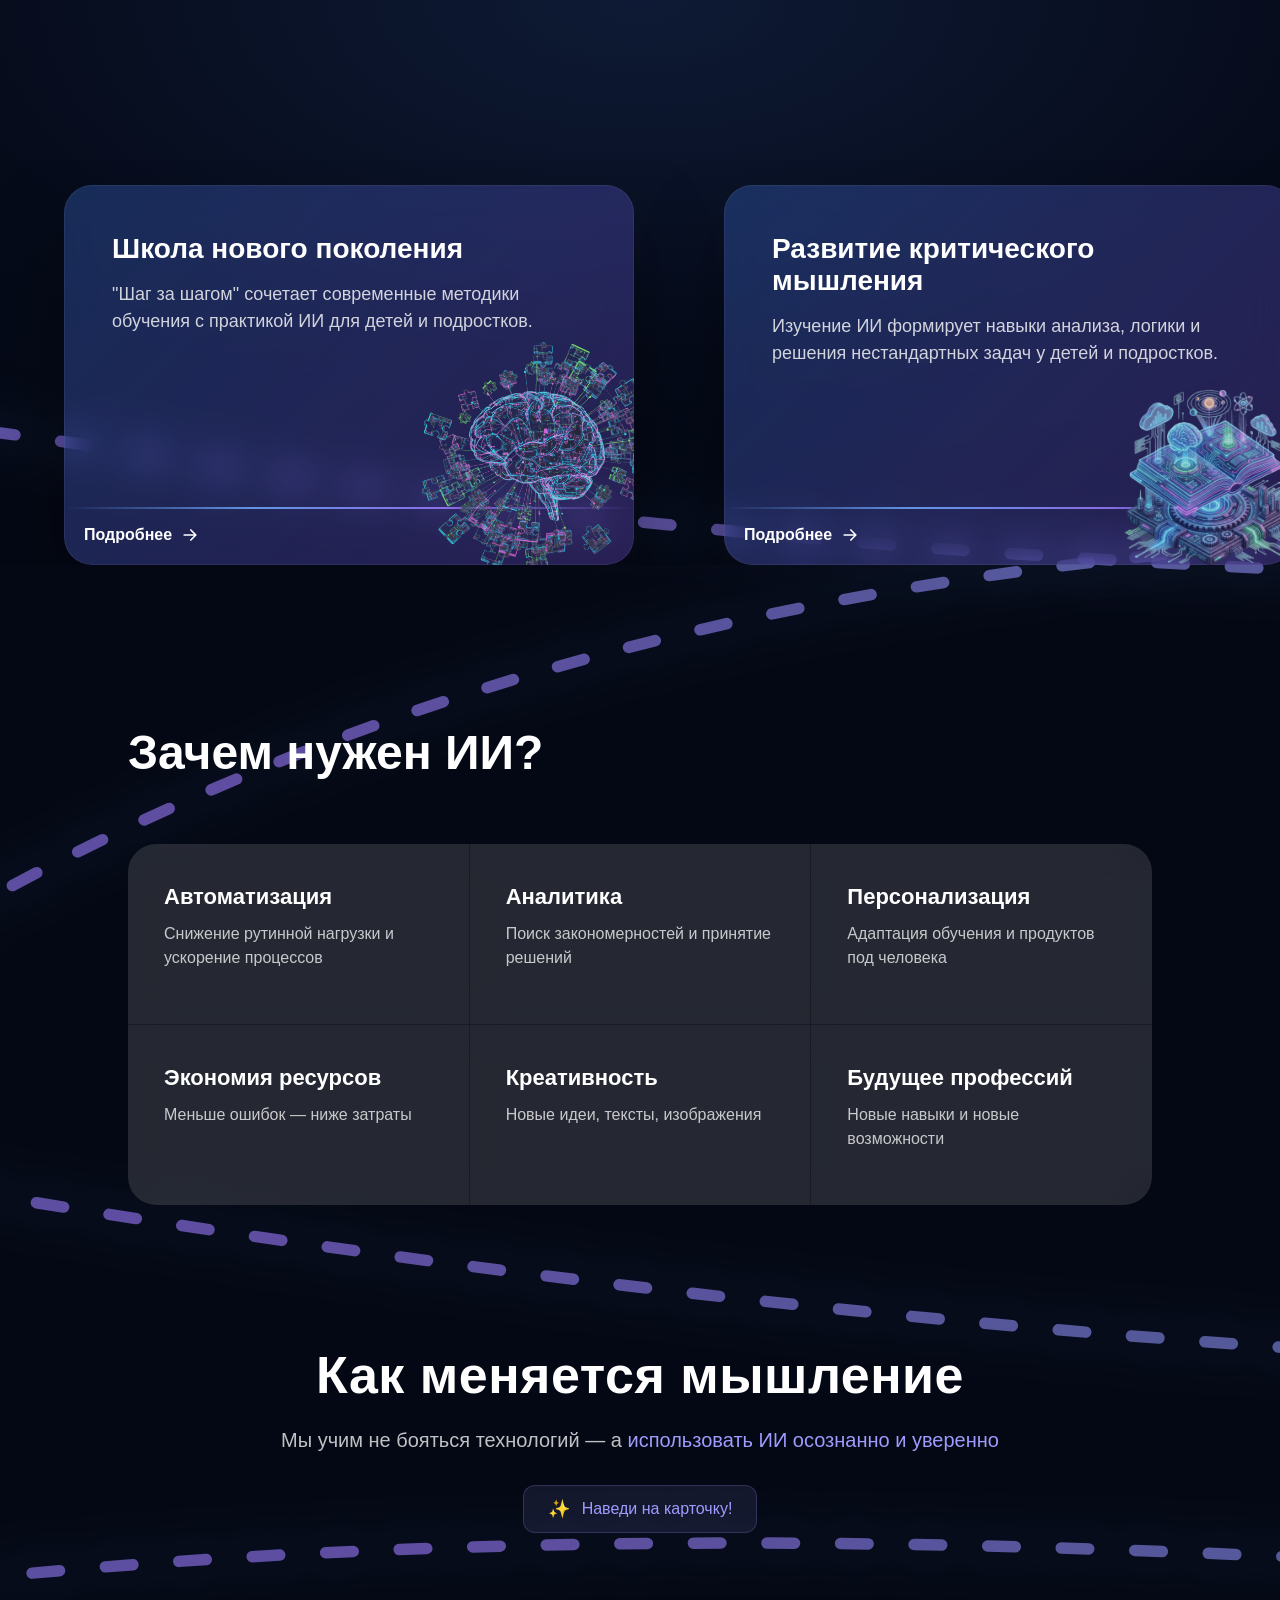
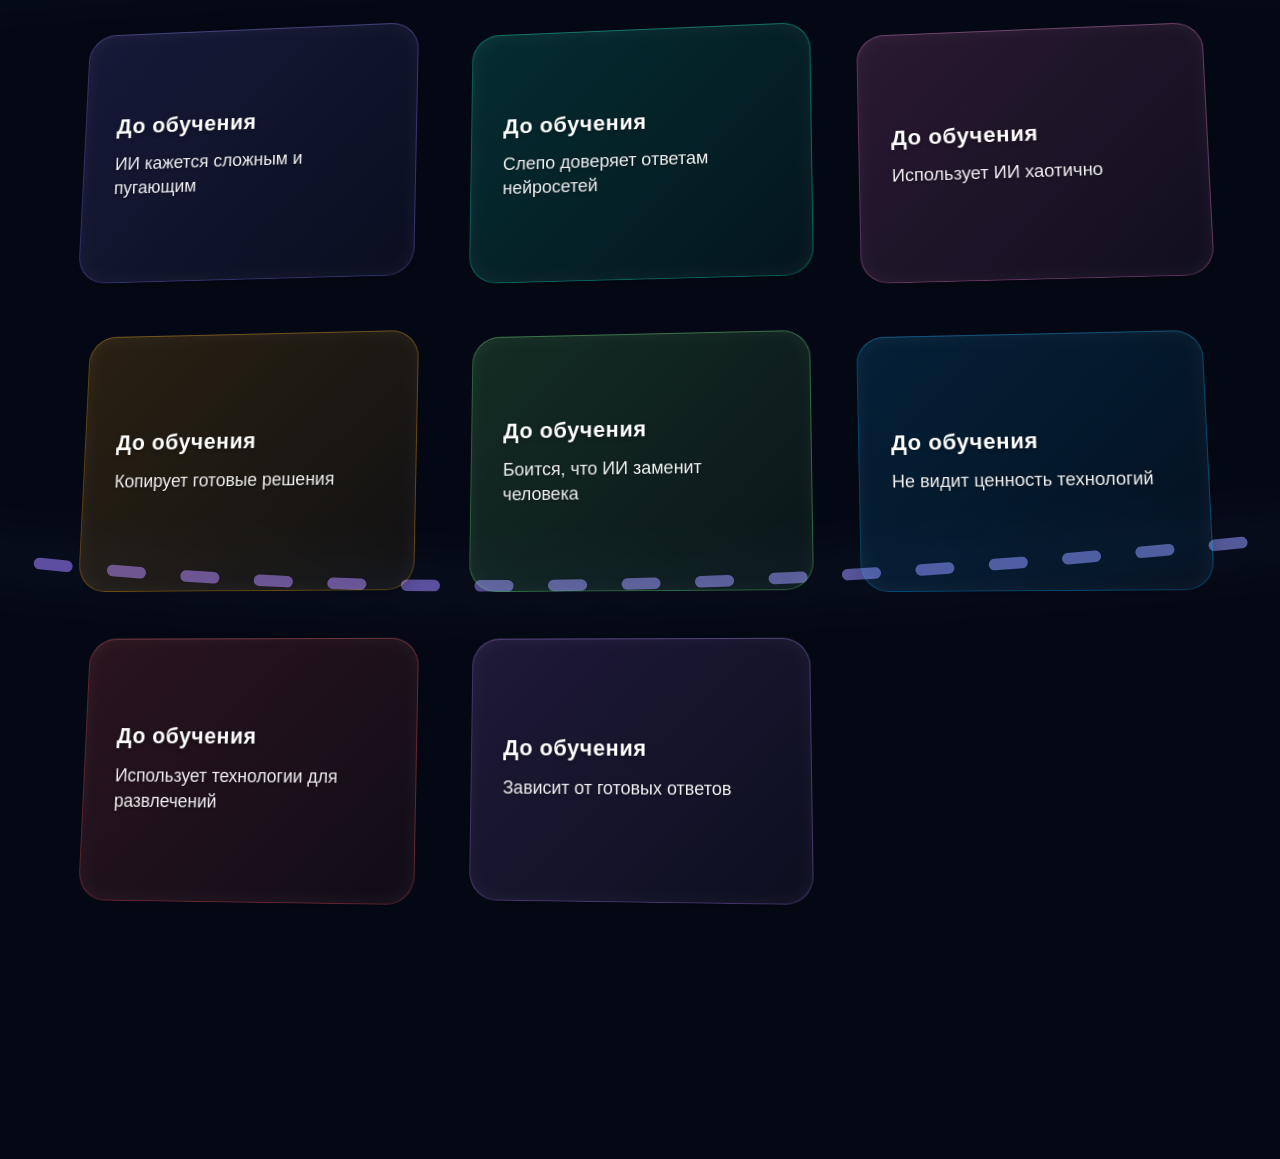
==== commit 6927a7b1: "fix text in step-by-step" ====
--- a/demo/step-by-step.html
+++ b/demo/step-by-step.html
@@ -203,9 +203,7 @@
                                                     а <span>использовать ИИ осознанно и уверенно</span>
                                                 </p>
                                                 <div class="hint-text">
-                                                
-                                                    Наведи на карточки!
-                                                
+                                                    <span class="hint-icon">✨</span> <span class="hint-message"></span>
                                                 </div>
                                             </div>
                                     
--- a/demo/static/css/step_by_step_demo.css
+++ b/demo/static/css/step_by_step_demo.css
@@ -1,3 +1,16 @@
+html {
+    scrollbar-width: none; /* Firefox */
+}
+
+body {
+    scrollbar-width: none; /* Firefox */
+}
+
+html::-webkit-scrollbar,
+body::-webkit-scrollbar {
+    display: none; /* Chrome, Edge, Safari */
+}
+
 .advantages {
     padding: 160px 0 120px;
     background: radial-gradient(
@@ -461,7 +474,7 @@
 }
 
 .demo-showcase {
-    height: 500px;
+    height: 1000px;
     overflow: hidden;
     background: #040814;
 }
@@ -470,6 +483,169 @@
     width: 100%;
     height: 100%;
     border: none;
-    display: block;
-}
-
+    overflow: hidden;
+}
+
+/* ==========================================================================
+   АДАПТИВ ДЛЯ СЕКЦИИ ИИ
+   ========================================================================== */
+
+/* Планшеты (горизонтальные и вертикальные) */
+@media (max-width: 1024px) {
+    .advantages-info {
+        margin-top: 100px; /* Уменьшаем гигантский отступ сверху */
+        padding: 0 5%;    /* Чуть расширяем контентную зону */
+    }
+
+    .advantages-info h2 {
+        font-size: 38px;   /* Уменьшаем заголовок */
+        margin-bottom: 40px;
+    }
+
+    .ai-grid {
+        grid-template-columns: repeat(2, 1fr); /* Перестраиваем в 2 колонки */
+    }
+}
+
+/* Мобильные телефоны */
+@media (max-width: 650px) {
+    .advantages-info {
+        margin-top: 60px;  /* Ещё меньше отступ на мобилках */
+        padding: 0 16px;   /* Стандартные мобильные паддинги от краев экрана */
+    }
+
+    .advantages-info h2 {
+        font-size: 28px;   /* Компактный заголовок для телефона */
+        margin-bottom: 24px;
+    }
+
+    .ai-grid {
+        grid-template-columns: 1fr; /* Всё встает строго в одну колонку */
+        border-radius: 20px;         /* Чуть скругляем общие углы, чтобы смотрелось аккуратнее */
+    }
+
+    .ai-cell {
+        padding: 24px 20px; /* Уменьшаем внутренние паддинги в карточках */
+        min-height: auto;   /* Убираем жесткую минимальную высоту, пусть тянется по контенту */
+    }
+
+    .ai-cell h3 {
+        font-size: 18px;    /* Слегка уменьшаем шрифты */
+        margin-bottom: 8px;
+    }
+
+    .ai-cell p {
+        font-size: 14px;
+    }
+
+    /* На тач-устройствах ховер-эффект сдвига (translateY) может залипать при скролле, 
+       поэтому на мобилках его лучше отключить для плавности */
+    .ai-cell:hover {
+        transform: none;
+    }
+}
+
+
+
+
+/* ==========================================================================
+   АДАПТИВ ДЛЯ СЛАЙДЕРА (ADVANTAGES SLIDER)
+   ========================================================================== */
+
+/* Планшеты (до 1024px) */
+@media (max-width: 1024px) {
+    .advantages {
+        padding: 100px 0 80px; /* Уменьшаем гигантские вертикальные паддинги секции */
+    }
+
+    .advantages-slider {
+        gap: 40px;          /* Сближаем карточки (было 90px) */
+        padding-top: 15px;
+    }
+
+    .adv-card {
+        width: 460px;       /* Сужаем карточки для планшета */
+        height: 340px;      /* Немного уменьшаем высоту */
+        padding: 36px;      /* Компактные внутренние отступы */
+    }
+
+    .adv-content h3 {
+        font-size: 24px;    /* Корректируем шрифты */
+    }
+
+    .adv-content p {
+        font-size: 16px;
+    }
+
+    /* Масштабируем фоновые картинки, чтобы они не лезли на текст */
+    .adv-icon {
+        transform: scale(0.85);
+        transform-origin: bottom right;
+    }
+}
+
+/* Мобильные телефоны (до 650px) */
+@media (max-width: 650px) {
+    .advantages {
+        padding: 60px 0 50px;
+    }
+
+    .advantages-slider {
+        gap: 20px;          /* Минимальный комфортный зазор на мобилках */
+        padding-left: 16px;  /* Отступ первого слайда от левого края экрана */
+        padding-right: 16px; /* Отступ последнего слайда, чтобы скролл не обрывался резко */
+    }
+
+    .adv-card {
+        /* Идеальное решение для мобильного скролла: карточка занимает 
+           почти всю ширину экрана, оставляя виден хвостик следующей карточки */
+        width: calc(100vw - 52px); 
+        height: 300px;      /* Компактная высота под мобильный экран */
+        padding: 24px;      /* Плотные паддинги */
+        border-radius: 20px;
+    }
+
+    /* Отключаем desktop-ховер масштабирования на мобилках, чтобы избежать 
+       залипания карточки при скролле пальцем */
+    .adv-card:hover {
+        transform: none;
+        box-shadow: 0 30px 60px rgba(0, 0, 0, 0.35), inset 0 0 0 1px rgba(255, 255, 255, 0.06);
+    }
+
+    .adv-content h3 {
+        font-size: 20px;    /* Читабельный размер для телефона */
+        margin-bottom: 10px;
+        padding-right: 40px; /* Чтобы текст не наезжал на картинку, если она высокая */
+    }
+
+    .adv-content p {
+        font-size: 14px;
+        line-height: 1.4;
+        width: 85%;         /* Ограничиваем ширину текста, освобождая правый угол для иконки */
+    }
+
+    .adv-line {
+        bottom: 48px;       /* Слегка корректируем декоративную линию */
+    }
+
+    .adv-card .adv-link {
+        font-size: 14px;    /* Делаем ссылку "Подробнее" чуть аккуратнее */
+        bottom: 16px;
+        left: 24px;
+    }
+
+    /* ===== Экстремальное выравнивание фоновых иконок для мобилок ===== */
+    /* Уменьшаем иконки и прижимаем их плотно к углам, чтобы они служили именно фоном */
+    .adv-icon {
+        transform: scale(0.55);
+        transform-origin: bottom right;
+        bottom: 10px !important;
+        right: 10px !important;
+        opacity: 0.5;       /* Снижаем прозрачность на мобильных для лучшей читаемости текста */
+    }
+
+    /* Персональные корректировки для самых проблемных/больших картинок */
+    .adv-icon.slide1 { right: -20px !important; bottom: -20px !important; }
+    .adv-icon.slide3 { right: -30px !important; }
+    .adv-icon.slide5 { right: -60px !important; bottom: -40px !important; }
+}
--- a/demo/static/css/cards-3d-wrapper.css
+++ b/demo/static/css/cards-3d-wrapper.css
@@ -299,4 +299,17 @@
     .hint-icon {
         font-size: 16px;
     }
+}
+
+
+/* Дефолтный текст для компьютеров */
+.hint-message::before {
+    content: "Наведи на карточку!";
+}
+
+/* Изменение текста для планшетов и мобильных (на тач-экранах) */
+@media (max-width: 1024px) {
+    .hint-message::before {
+        content: "Нажми на карточку!"; /* Или "Тапни на карточку!" — звучит современно */
+    }
 }
